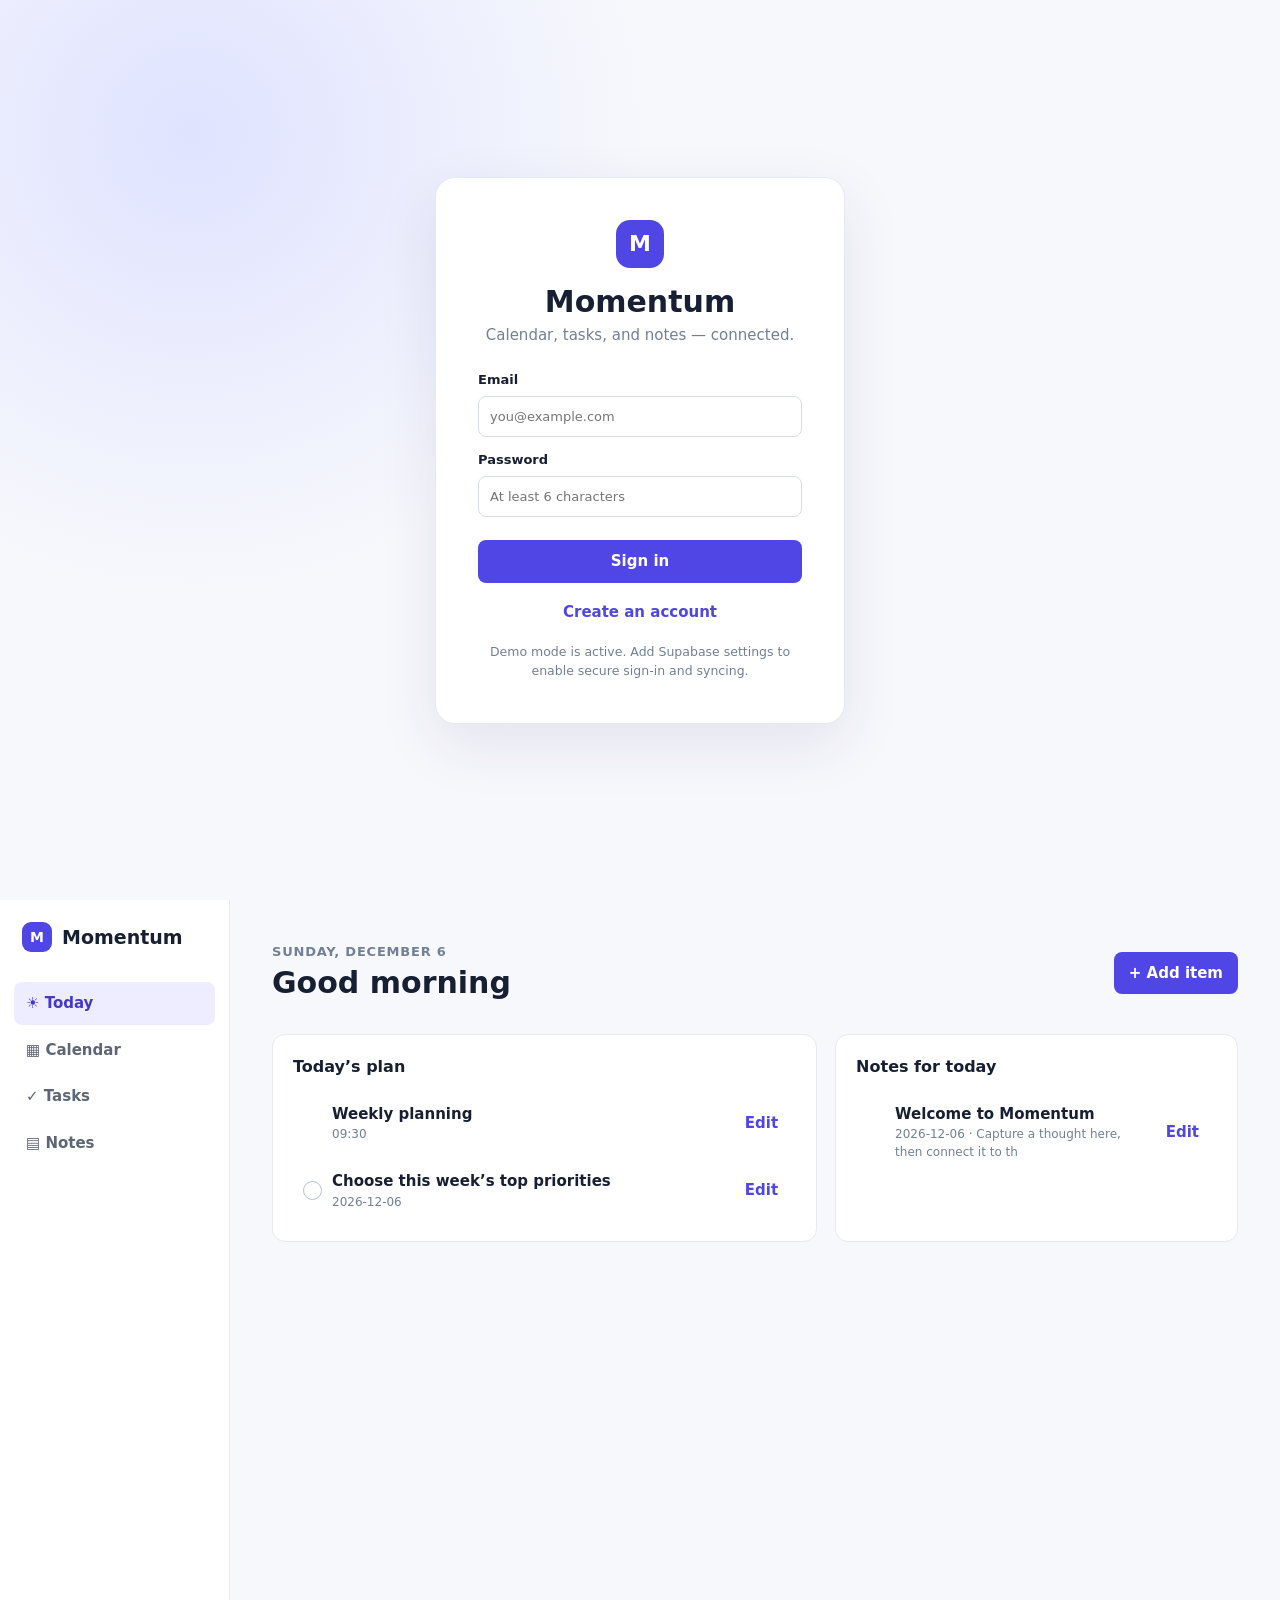
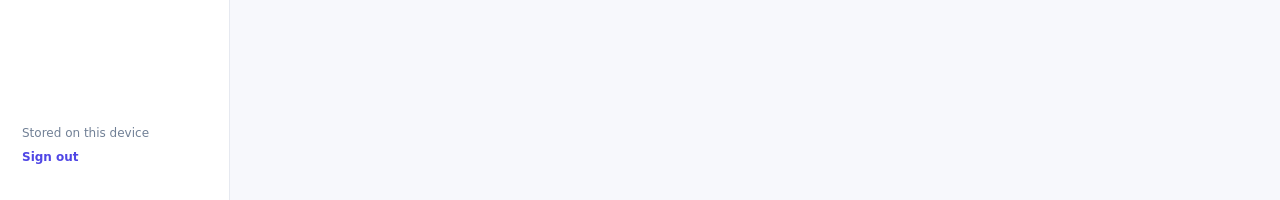
==== index.html @ cc1d8fff "Add files via upload" ====
<!doctype html>
<html lang="en">
  <head>
    <meta charset="UTF-8" />
    <meta name="viewport" content="width=device-width, initial-scale=1.0" />
    <meta name="theme-color" content="#4f46e5" />
    <title>Momentum — Your day, in one place</title>
    <link rel="stylesheet" href="styles.css" />
    <script src="config.js" onerror="window.PLANNER_CONFIG={supabaseUrl:'',supabaseAnonKey:''}"></script>
  </head>
  <body>
    <section class="auth-shell" id="auth-shell">
      <div class="auth-card">
        <div class="brand-mark">M</div>
        <h1>Momentum</h1>
        <p>Calendar, tasks, and notes — connected.</p>
        <form id="auth-form">
          <label>Email<input id="email" type="email" autocomplete="email" placeholder="you@example.com" required /></label>
          <label>Password<input id="password" type="password" autocomplete="current-password" placeholder="At least 6 characters" required /></label>
          <button class="primary" type="submit">Sign in</button>
        </form>
        <button class="text-button" id="signup-button">Create an account</button>
        <small id="auth-message">Demo mode is active. Add Supabase settings to enable secure sign-in and syncing.</small>
      </div>
    </section>

    <main class="app-shell hidden" id="app-shell">
      <aside class="sidebar">
        <div class="logo"><span class="brand-mark small">M</span> Momentum</div>
        <nav>
          <button class="nav-link active" data-view="today">☀ Today</button>
          <button class="nav-link" data-view="calendar">▦ Calendar</button>
          <button class="nav-link" data-view="tasks">✓ Tasks</button>
          <button class="nav-link" data-view="notes">▤ Notes</button>
        </nav>
        <div class="sidebar-bottom"><span id="sync-status">Stored on this device</span><button class="text-button" id="signout-button">Sign out</button></div>
      </aside>
      <section class="content">
        <header><div><p class="eyebrow" id="date-label"></p><h1 id="page-title">Good morning</h1></div><button class="primary" id="new-button">+ Add item</button></header>
        <div id="view-root"></div>
      </section>
    </main>

    <dialog id="item-dialog"><form method="dialog" id="item-form">
      <div class="dialog-header"><h2 id="dialog-title">Add task</h2><button value="cancel" class="icon-button">×</button></div>
      <input id="item-id" type="hidden" />
      <label>Type<select id="item-type"><option value="task">Task</option><option value="event">Calendar event</option><option value="note">Note</option></select></label>
      <label>Title<input id="item-title" required placeholder="What needs your attention?" /></label>
      <label id="date-field">Date<input id="item-date" type="date" /></label>
      <label id="time-field">Time<input id="item-time" type="time" /></label>
      <label id="note-field">Details<textarea id="item-body" rows="5" placeholder="Add context, links, or ideas..."></textarea></label>
      <div class="dialog-actions"><button value="cancel">Cancel</button><button class="primary" value="default">Save</button></div>
    </form></dialog>
    <script type="module" src="app.js"></script>
  </body>
</html>
---- styles.css ----
:root{--ink:#172033;--muted:#718096;--line:#e6e9f0;--bg:#f7f8fc;--purple:#4f46e5;--purple-light:#eeedff;--card:#fff}*{box-sizing:border-box}body{margin:0;font:15px/1.5 Inter,ui-sans-serif,system-ui,sans-serif;color:var(--ink);background:var(--bg)}button,input,textarea,select{font:inherit}button{cursor:pointer;border:0}.hidden{display:none}.auth-shell{min-height:100vh;display:grid;place-items:center;padding:24px;background:radial-gradient(circle at 15% 15%,#dfe3ff,transparent 34%),var(--bg)}.auth-card{width:min(100%,410px);padding:42px;background:#fff;border:1px solid var(--line);border-radius:20px;box-shadow:0 20px 60px #27205b18;text-align:center}.brand-mark{display:inline-grid;place-items:center;width:48px;height:48px;border-radius:14px;background:var(--purple);color:#fff;font-weight:800;font-size:22px}.brand-mark.small{width:30px;height:30px;border-radius:9px;font-size:14px}.auth-card h1{margin:16px 0 4px}.auth-card p{margin:0 0 24px;color:var(--muted)}form{text-align:left}label{display:grid;gap:6px;margin:13px 0;font-weight:600;font-size:13px}input,textarea,select{border:1px solid #d7dce7;border-radius:8px;padding:10px 11px;background:#fff;color:var(--ink);font-weight:400}.primary{background:var(--purple);color:#fff;padding:10px 15px;border-radius:8px;font-weight:700}.auth-card .primary{width:100%;margin:10px 0}.text-button{background:transparent;color:var(--purple);padding:8px;font-weight:650}small{display:block;color:var(--muted);margin-top:12px}.app-shell{display:grid;grid-template-columns:230px 1fr;min-height:100vh}.sidebar{background:#fff;border-right:1px solid var(--line);padding:22px 14px;display:flex;flex-direction:column}.logo{display:flex;align-items:center;gap:10px;font-size:19px;font-weight:800;padding:0 8px 30px}nav{display:grid;gap:4px}.nav-link{padding:10px 12px;text-align:left;background:transparent;border-radius:8px;color:#5d6676;font-weight:650}.nav-link:hover,.nav-link.active{background:var(--purple-light);color:#4338ca}.sidebar-bottom{margin-top:auto;padding:12px 8px;display:grid;gap:6px;color:var(--muted);font-size:12px}.sidebar-bottom .text-button{text-align:left;padding:0}.content{max-width:1200px;width:100%;margin:0 auto;padding:42px}header{display:flex;justify-content:space-between;align-items:center;margin-bottom:30px}.eyebrow{margin:0;color:var(--muted);font-weight:650;font-size:13px;text-transform:uppercase;letter-spacing:.06em}h1{margin:3px 0;font-size:30px;line-height:1.2}.grid{display:grid;gap:18px}.today-grid{grid-template-columns:1.15fr .85fr}.card{border:1px solid var(--line);background:var(--card);border-radius:13px;padding:20px}.card h2{font-size:16px;margin:0 0 14px}.item-list{display:grid;gap:7px}.item{display:flex;align-items:center;gap:10px;padding:10px;border-radius:8px}.item:hover{background:#f8f8fd}.item-main{flex:1}.item-title{font-weight:650}.item-meta{font-size:12px;color:var(--muted)}.check{width:19px;height:19px;border:1.5px solid #b8bfce;border-radius:50%;background:#fff}.check.done{background:var(--purple);border-color:var(--purple)}.check.done:after{content:'✓';color:#fff;font-size:12px}.empty{color:var(--muted);padding:14px 0}.calendar{display:grid;grid-template-columns:repeat(7,1fr);border-top:1px solid var(--line);border-left:1px solid var(--line);background:#fff}.calendar-day{min-height:120px;border-right:1px solid var(--line);border-bottom:1px solid var(--line);padding:8px}.day-number{color:var(--muted);font-size:12px}.event-pill{font-size:12px;background:var(--purple-light);color:#4338ca;border-radius:4px;margin-top:5px;padding:3px 5px;overflow:hidden;white-space:nowrap}.notes{grid-template-columns:repeat(auto-fill,minmax(230px,1fr))}.note-card{min-height:160px;display:flex;flex-direction:column}.note-card p{margin:8px 0;color:#586176;white-space:pre-wrap}.note-card time{margin-top:auto;font-size:12px;color:var(--muted)}dialog{border:0;border-radius:14px;padding:0;width:min(92vw,480px);box-shadow:0 18px 80px #0004}dialog::backdrop{background:#17203366}dialog form{padding:22px}.dialog-header,.dialog-actions{display:flex;align-items:center;justify-content:space-between}.dialog-header h2{margin:0}.dialog-actions{margin-top:20px;justify-content:flex-end;gap:10px}.dialog-actions button:not(.primary){padding:10px 15px;background:#f1f2f6;border-radius:8px}.icon-button{font-size:24px;background:transparent;color:var(--muted)}@media(max-width:720px){.app-shell{grid-template-columns:1fr}.sidebar{position:sticky;top:0;z-index:1;padding:10px;flex-direction:row;align-items:center;border-bottom:1px solid var(--line)}.logo{padding:0;margin-right:auto;font-size:0}.logo .small{font-size:14px}nav{display:flex}.nav-link{font-size:0;padding:8px}.nav-link:first-letter{font-size:17px}.sidebar-bottom{display:none}.content{padding:25px 17px}.today-grid{grid-template-columns:1fr}.calendar-day{min-height:78px;padding:4px}.event-pill{font-size:10px}}
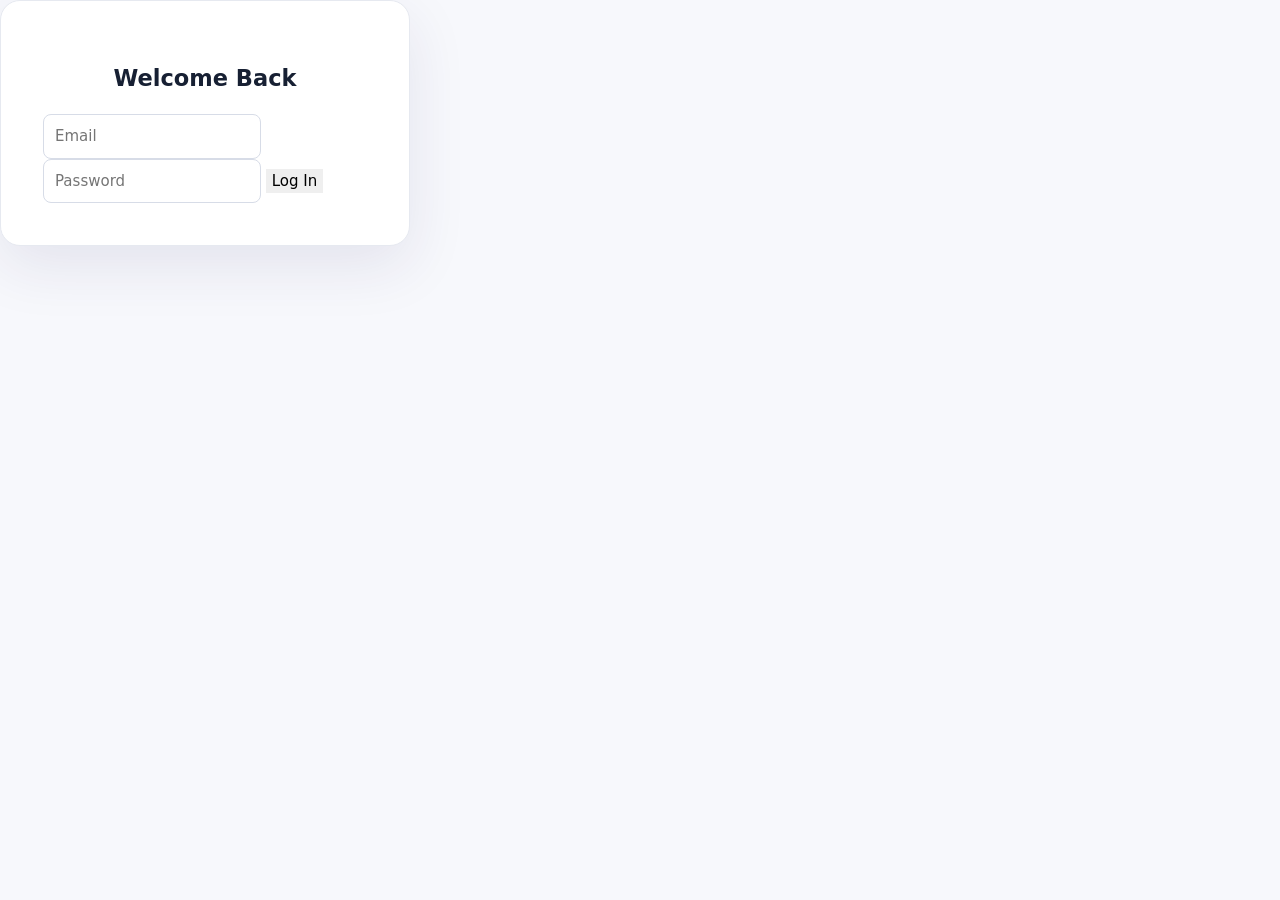
==== commit 5a6c70b7: "Update index.html" ====
--- a/index.html
+++ b/index.html
@@ -1,56 +1,37 @@
-<!doctype html>
+<!DOCTYPE html>
 <html lang="en">
-  <head>
-    <meta charset="UTF-8" />
-    <meta name="viewport" content="width=device-width, initial-scale=1.0" />
-    <meta name="theme-color" content="#4f46e5" />
-    <title>Momentum — Your day, in one place</title>
-    <link rel="stylesheet" href="styles.css" />
-    <script src="config.js" onerror="window.PLANNER_CONFIG={supabaseUrl:'',supabaseAnonKey:''}"></script>
-  </head>
-  <body>
-    <section class="auth-shell" id="auth-shell">
-      <div class="auth-card">
-        <div class="brand-mark">M</div>
-        <h1>Momentum</h1>
-        <p>Calendar, tasks, and notes — connected.</p>
-        <form id="auth-form">
-          <label>Email<input id="email" type="email" autocomplete="email" placeholder="you@example.com" required /></label>
-          <label>Password<input id="password" type="password" autocomplete="current-password" placeholder="At least 6 characters" required /></label>
-          <button class="primary" type="submit">Sign in</button>
-        </form>
-        <button class="text-button" id="signup-button">Create an account</button>
-        <small id="auth-message">Demo mode is active. Add Supabase settings to enable secure sign-in and syncing.</small>
-      </div>
-    </section>
+<head>
+  <meta charset="UTF-8">
+  <meta name="viewport" content="width=device-width, initial-scale=1.0">
+  <title>Planner App</title>
+  <link rel="stylesheet" href="styles.css">
+</head>
+<body>
 
-    <main class="app-shell hidden" id="app-shell">
-      <aside class="sidebar">
-        <div class="logo"><span class="brand-mark small">M</span> Momentum</div>
-        <nav>
-          <button class="nav-link active" data-view="today">☀ Today</button>
-          <button class="nav-link" data-view="calendar">▦ Calendar</button>
-          <button class="nav-link" data-view="tasks">✓ Tasks</button>
-          <button class="nav-link" data-view="notes">▤ Notes</button>
-        </nav>
-        <div class="sidebar-bottom"><span id="sync-status">Stored on this device</span><button class="text-button" id="signout-button">Sign out</button></div>
-      </aside>
-      <section class="content">
-        <header><div><p class="eyebrow" id="date-label"></p><h1 id="page-title">Good morning</h1></div><button class="primary" id="new-button">+ Add item</button></header>
-        <div id="view-root"></div>
-      </section>
+  <!-- Auth Screen -->
+  <div id="auth-container" class="screen">
+    <div class="auth-card">
+      <h2>Welcome Back</h2>
+      <form id="login-form">
+        <input type="email" id="email" placeholder="Email" required />
+        <input type="password" id="password" placeholder="Password" required />
+        <button type="submit">Log In</button>
+      </form>
+    </div>
+  </div>
+
+  <!-- Main Interface (Hidden by default) -->
+  <div id="app-container" class="screen hidden">
+    <header class="app-header">
+      <h1>Planner Workspace</h1>
+      <button id="logout-btn">Log Out</button>
+    </header>
+    
+    <main class="app-main">
+      <!-- Your calendar, tasks, and notes go here -->
     </main>
+  </div>
 
-    <dialog id="item-dialog"><form method="dialog" id="item-form">
-      <div class="dialog-header"><h2 id="dialog-title">Add task</h2><button value="cancel" class="icon-button">×</button></div>
-      <input id="item-id" type="hidden" />
-      <label>Type<select id="item-type"><option value="task">Task</option><option value="event">Calendar event</option><option value="note">Note</option></select></label>
-      <label>Title<input id="item-title" required placeholder="What needs your attention?" /></label>
-      <label id="date-field">Date<input id="item-date" type="date" /></label>
-      <label id="time-field">Time<input id="item-time" type="time" /></label>
-      <label id="note-field">Details<textarea id="item-body" rows="5" placeholder="Add context, links, or ideas..."></textarea></label>
-      <div class="dialog-actions"><button value="cancel">Cancel</button><button class="primary" value="default">Save</button></div>
-    </form></dialog>
-    <script type="module" src="app.js"></script>
-  </body>
+  <script src="app.js"></script>
+</body>
 </html>
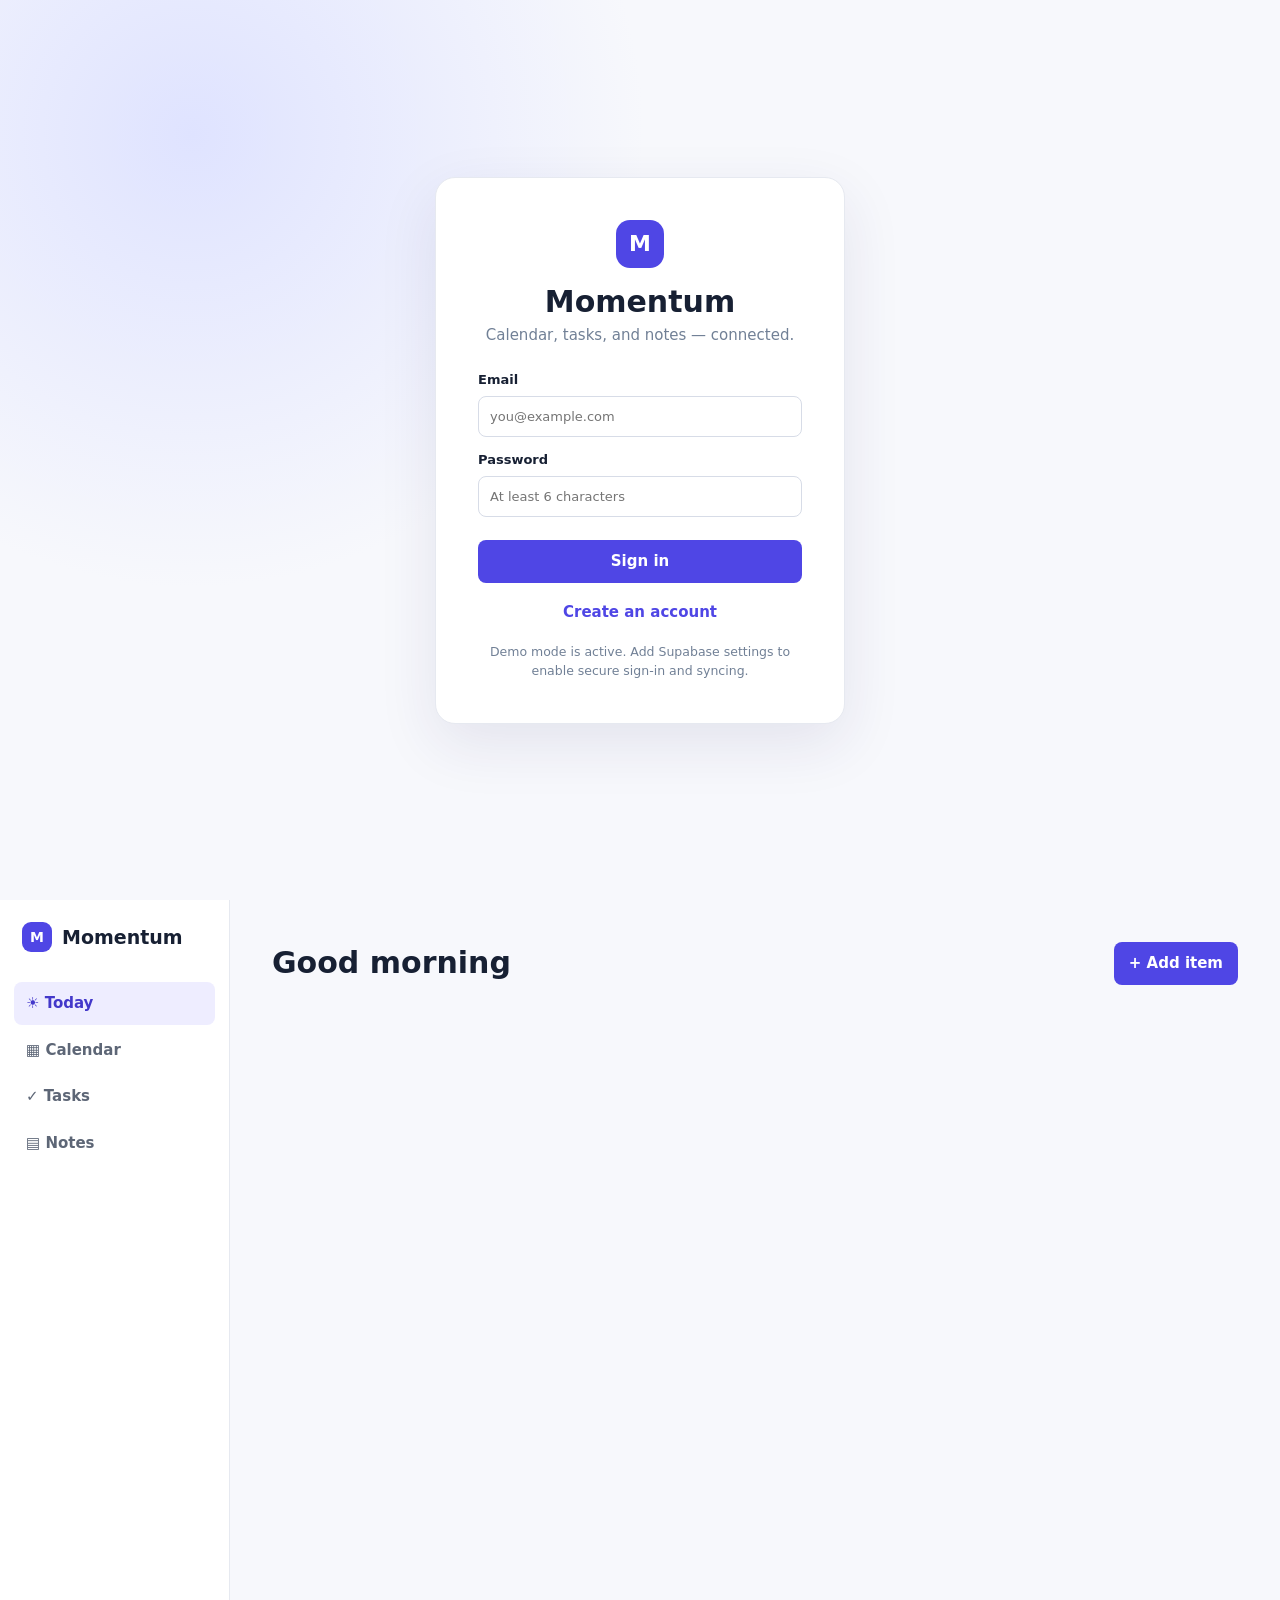
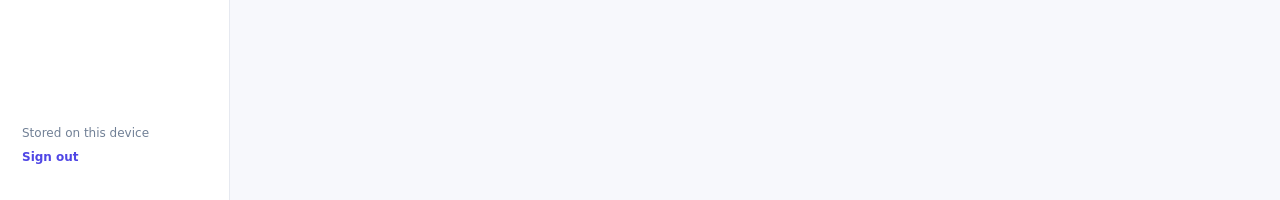
==== commit 50ccc36d: "Update index.html" ====
--- a/index.html
+++ b/index.html
@@ -1,37 +1,56 @@
-<!DOCTYPE html>
+<!doctype html>
 <html lang="en">
-<head>
-  <meta charset="UTF-8">
-  <meta name="viewport" content="width=device-width, initial-scale=1.0">
-  <title>Planner App</title>
-  <link rel="stylesheet" href="styles.css">
-</head>
-<body>
+  <head>
+    <meta charset="UTF-8" />
+    <meta name="viewport" content="width=device-width, initial-scale=1.0" />
+    <meta name="theme-color" content="#4f46e5" />
+    <title>Momentum — Your day, in one place</title>
+    <link rel="stylesheet" href="styles.css" />
+    <script src="config.js" onerror="window.PLANNER_CONFIG={supabaseUrl:'',supabaseAnonKey:''}"></script>
+  </head>
+  <body>
+    <section class="auth-shell" id="auth-shell">
+      <div class="auth-card">
+        <div class="brand-mark">M</div>
+        <h1>Momentum</h1>
+        <p>Calendar, tasks, and notes — connected.</p>
+        <form id="auth-form">
+          <label>Email<input id="email" type="email" autocomplete="email" placeholder="you@example.com" required /></label>
+          <label>Password<input id="password" type="password" autocomplete="current-password" placeholder="At least 6 characters" required /></label>
+          <button class="primary" type="submit">Sign in</button>
+        </form>
+        <button class="text-button" id="signup-button">Create an account</button>
+        <small id="auth-message">Demo mode is active. Add Supabase settings to enable secure sign-in and syncing.</small>
+      </div>
+    </section>
 
-  <!-- Auth Screen -->
-  <div id="auth-container" class="screen">
-    <div class="auth-card">
-      <h2>Welcome Back</h2>
-      <form id="login-form">
-        <input type="email" id="email" placeholder="Email" required />
-        <input type="password" id="password" placeholder="Password" required />
-        <button type="submit">Log In</button>
-      </form>
-    </div>
-  </div>
+    <main class="app-shell hidden" id="app-shell">
+      <aside class="sidebar">
+        <div class="logo"><span class="brand-mark small">M</span> Momentum</div>
+        <nav>
+          <button class="nav-link active" data-view="today">☀ Today</button>
+          <button class="nav-link" data-view="calendar">▦ Calendar</button>
+          <button class="nav-link" data-view="tasks">✓ Tasks</button>
+          <button class="nav-link" data-view="notes">▤ Notes</button>
+        </nav>
+        <div class="sidebar-bottom"><span id="sync-status">Stored on this device</span><button class="text-button" id="signout-button">Sign out</button></div>
+      </aside>
+      <section class="content">
+        <header><div><p class="eyebrow" id="date-label"></p><h1 id="page-title">Good morning</h1></div><button class="primary" id="new-button">+ Add item</button></header>
+        <div id="view-root"></div>
+      </section>
+    </main>
 
-  <!-- Main Interface (Hidden by default) -->
-  <div id="app-container" class="screen hidden">
-    <header class="app-header">
-      <h1>Planner Workspace</h1>
-      <button id="logout-btn">Log Out</button>
-    </header>
-    
-    <main class="app-main">
-      <!-- Your calendar, tasks, and notes go here -->
-    </main>
-  </div>
-
-  <script src="app.js"></script>
-</body>
+    <dialog id="item-dialog"><form method="dialog" id="item-form">
+      <div class="dialog-header"><h2 id="dialog-title">Add task</h2><button value="cancel" class="icon-button">×</button></div>
+      <input id="item-id" type="hidden" />
+      <label>Type<select id="item-type"><option value="task">Task</option><option value="event">Calendar event</option><option value="note">Note</option></select></label>
+      <label>Title<input id="item-title" required placeholder="What needs your attention?" /></label>
+      <label id="date-field">Date<input id="item-date" type="date" /></label>
+      <label id="time-field">Time<input id="item-time" type="time" /></label>
+      <label id="note-field">Details<textarea id="item-body" rows="5" placeholder="Add context, links, or ideas..."></textarea></label>
+      <div class="dialog-actions"><button value="cancel">Cancel</button><button class="primary" value="default">Save</button></div>
+    </form></dialog>
+    <script type="module" src="app.js"></script>
+  </body>
 </html>
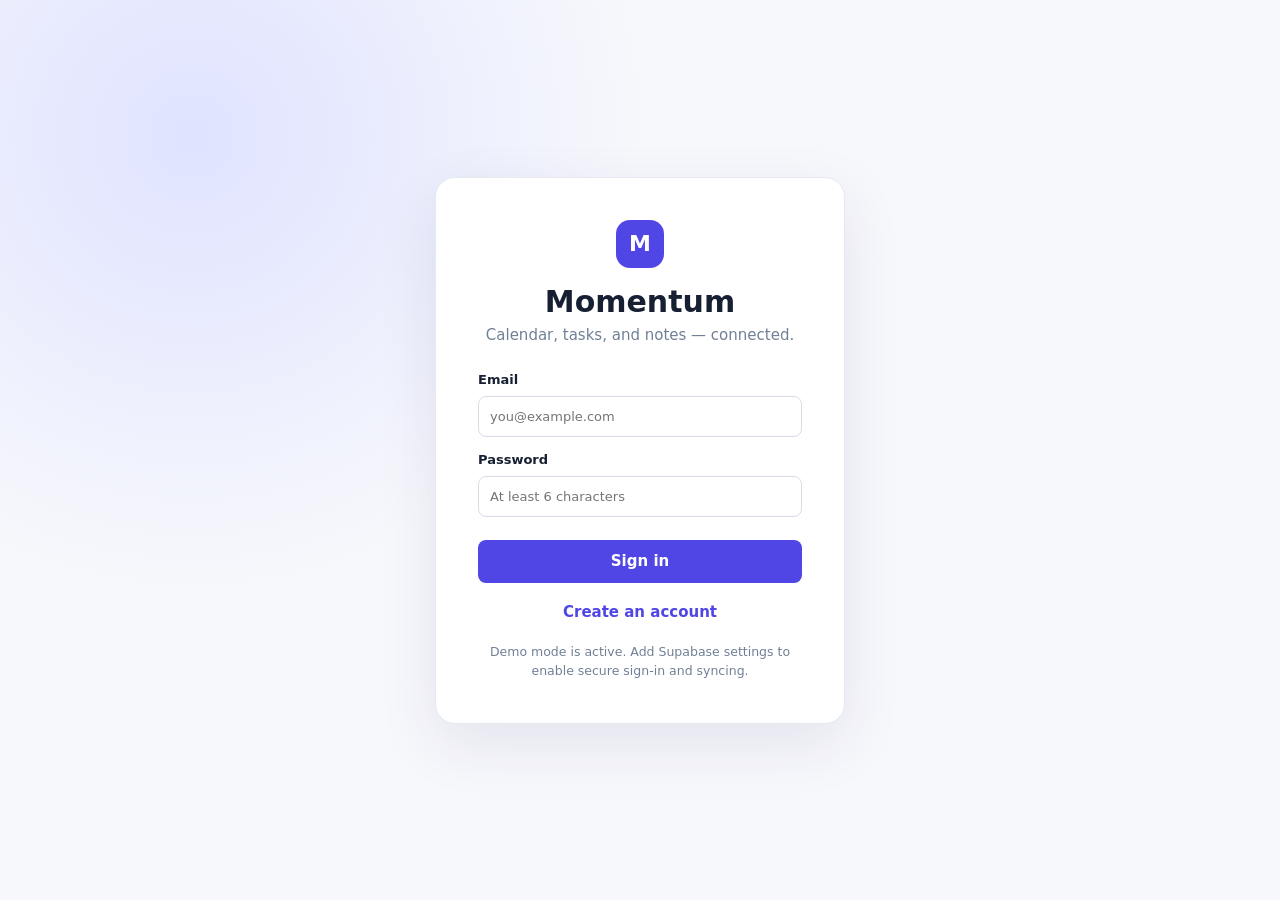
==== commit 609f7665: "Update index.html" ====
--- a/index.html
+++ b/index.html
@@ -1,56 +1,28 @@
 <!doctype html>
 <html lang="en">
-  <head>
-    <meta charset="UTF-8" />
-    <meta name="viewport" content="width=device-width, initial-scale=1.0" />
-    <meta name="theme-color" content="#4f46e5" />
-    <title>Momentum — Your day, in one place</title>
-    <link rel="stylesheet" href="styles.css" />
-    <script src="config.js" onerror="window.PLANNER_CONFIG={supabaseUrl:'',supabaseAnonKey:''}"></script>
-  </head>
-  <body>
-    <section class="auth-shell" id="auth-shell">
-      <div class="auth-card">
-        <div class="brand-mark">M</div>
-        <h1>Momentum</h1>
-        <p>Calendar, tasks, and notes — connected.</p>
-        <form id="auth-form">
-          <label>Email<input id="email" type="email" autocomplete="email" placeholder="you@example.com" required /></label>
-          <label>Password<input id="password" type="password" autocomplete="current-password" placeholder="At least 6 characters" required /></label>
-          <button class="primary" type="submit">Sign in</button>
-        </form>
-        <button class="text-button" id="signup-button">Create an account</button>
-        <small id="auth-message">Demo mode is active. Add Supabase settings to enable secure sign-in and syncing.</small>
-      </div>
-    </section>
-
-    <main class="app-shell hidden" id="app-shell">
-      <aside class="sidebar">
-        <div class="logo"><span class="brand-mark small">M</span> Momentum</div>
-        <nav>
-          <button class="nav-link active" data-view="today">☀ Today</button>
-          <button class="nav-link" data-view="calendar">▦ Calendar</button>
-          <button class="nav-link" data-view="tasks">✓ Tasks</button>
-          <button class="nav-link" data-view="notes">▤ Notes</button>
-        </nav>
-        <div class="sidebar-bottom"><span id="sync-status">Stored on this device</span><button class="text-button" id="signout-button">Sign out</button></div>
-      </aside>
-      <section class="content">
-        <header><div><p class="eyebrow" id="date-label"></p><h1 id="page-title">Good morning</h1></div><button class="primary" id="new-button">+ Add item</button></header>
-        <div id="view-root"></div>
-      </section>
-    </main>
-
-    <dialog id="item-dialog"><form method="dialog" id="item-form">
-      <div class="dialog-header"><h2 id="dialog-title">Add task</h2><button value="cancel" class="icon-button">×</button></div>
-      <input id="item-id" type="hidden" />
-      <label>Type<select id="item-type"><option value="task">Task</option><option value="event">Calendar event</option><option value="note">Note</option></select></label>
-      <label>Title<input id="item-title" required placeholder="What needs your attention?" /></label>
-      <label id="date-field">Date<input id="item-date" type="date" /></label>
-      <label id="time-field">Time<input id="item-time" type="time" /></label>
-      <label id="note-field">Details<textarea id="item-body" rows="5" placeholder="Add context, links, or ideas..."></textarea></label>
-      <div class="dialog-actions"><button value="cancel">Cancel</button><button class="primary" value="default">Save</button></div>
-    </form></dialog>
-    <script type="module" src="app.js"></script>
-  </body>
+<head>
+<meta charset="UTF-8" />
+<meta name="viewport" content="width=device-width, initial-scale=1.0" />
+<meta name="theme-color" content="#4f46e5" />
+<title>Momentum — Sign in</title>
+<link rel="stylesheet" href="styles.css" />
+<script src="config.js" onerror="window.PLANNER_CONFIG={supabaseUrl:'',supabaseAnonKey:''}"></script>
+</head>
+<body>
+<section class="auth-shell" id="auth-shell">
+<div class="auth-card">
+<div class="brand-mark">M</div>
+<h1>Momentum</h1>
+<p>Calendar, tasks, and notes — connected.</p>
+<form id="auth-form">
+<label>Email<input id="email" type="email" autocomplete="email" placeholder="you@example.com" required /></label>
+<label>Password<input id="password" type="password" autocomplete="current-password" placeholder="At least 6 characters" required /></label>
+<button class="primary" type="submit">Sign in</button>
+</form>
+<button class="text-button" id="signup-button">Create an account</button>
+<small id="auth-message">Demo mode is active. Add Supabase settings to enable secure sign-in and syncing.</small>
+</div>
+</section>
+<script type="module" src="auth.js"></script>
+</body>
 </html>
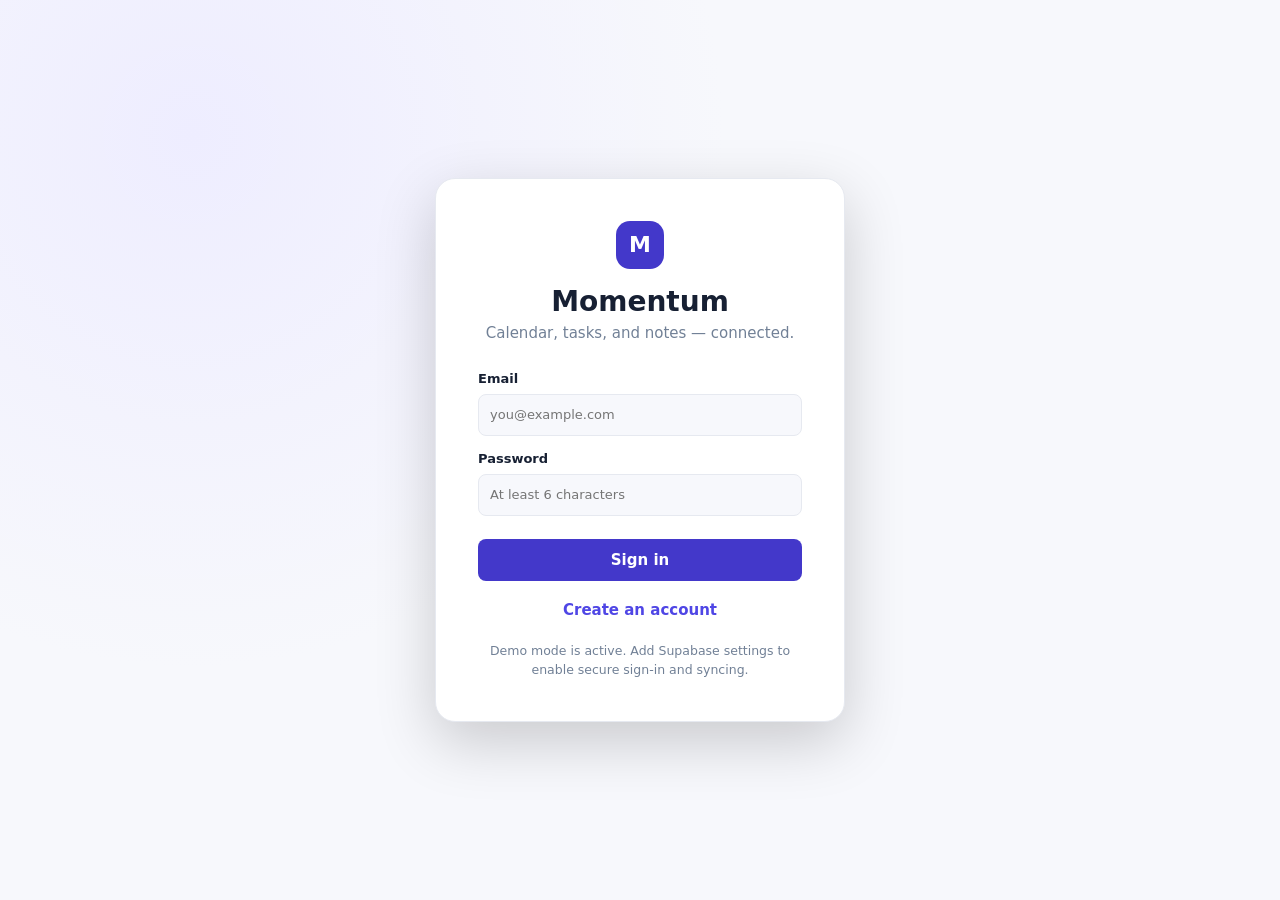
==== commit 090a04be: "Add files via upload" ====
--- a/index.html
+++ b/index.html
@@ -3,24 +3,30 @@
 <head>
 <meta charset="UTF-8" />
 <meta name="viewport" content="width=device-width, initial-scale=1.0" />
-<meta name="theme-color" content="#4f46e5" />
+<meta name="theme-color" content="#131316" />
 <title>Momentum — Sign in</title>
+<script>
+(function () {
+  var t = localStorage.getItem('momentum-theme');
+  if (t && t !== 'system') document.documentElement.setAttribute('data-theme', t);
+})();
+</script>
 <link rel="stylesheet" href="styles.css" />
 <script src="config.js" onerror="window.PLANNER_CONFIG={supabaseUrl:'',supabaseAnonKey:''}"></script>
 </head>
 <body>
 <section class="auth-shell" id="auth-shell">
 <div class="auth-card">
-<div class="brand-mark">M</div>
+<div class="brand-mark" aria-hidden="true">M</div>
 <h1>Momentum</h1>
 <p>Calendar, tasks, and notes — connected.</p>
 <form id="auth-form">
 <label>Email<input id="email" type="email" autocomplete="email" placeholder="you@example.com" required /></label>
-<label>Password<input id="password" type="password" autocomplete="current-password" placeholder="At least 6 characters" required /></label>
-<button class="primary" type="submit">Sign in</button>
+<label>Password<input id="password" type="password" autocomplete="current-password" placeholder="At least 6 characters" minlength="6" required /></label>
+<button class="primary" type="submit" id="signin-button">Sign in</button>
 </form>
-<button class="text-button" id="signup-button">Create an account</button>
-<small id="auth-message">Demo mode is active. Add Supabase settings to enable secure sign-in and syncing.</small>
+<button class="text-button" id="signup-button" type="button">Create an account</button>
+<small id="auth-message" role="status" aria-live="polite">Demo mode is active. Add Supabase settings to enable secure sign-in and syncing.</small>
 </div>
 </section>
 <script type="module" src="auth.js"></script>
--- a/styles.css
+++ b/styles.css
@@ -1 +1,172 @@
-:root{--ink:#172033;--muted:#718096;--line:#e6e9f0;--bg:#f7f8fc;--purple:#4f46e5;--purple-light:#eeedff;--card:#fff}*{box-sizing:border-box}body{margin:0;font:15px/1.5 Inter,ui-sans-serif,system-ui,sans-serif;color:var(--ink);background:var(--bg)}button,input,textarea,select{font:inherit}button{cursor:pointer;border:0}.hidden{display:none}.auth-shell{min-height:100vh;display:grid;place-items:center;padding:24px;background:radial-gradient(circle at 15% 15%,#dfe3ff,transparent 34%),var(--bg)}.auth-card{width:min(100%,410px);padding:42px;background:#fff;border:1px solid var(--line);border-radius:20px;box-shadow:0 20px 60px #27205b18;text-align:center}.brand-mark{display:inline-grid;place-items:center;width:48px;height:48px;border-radius:14px;background:var(--purple);color:#fff;font-weight:800;font-size:22px}.brand-mark.small{width:30px;height:30px;border-radius:9px;font-size:14px}.auth-card h1{margin:16px 0 4px}.auth-card p{margin:0 0 24px;color:var(--muted)}form{text-align:left}label{display:grid;gap:6px;margin:13px 0;font-weight:600;font-size:13px}input,textarea,select{border:1px solid #d7dce7;border-radius:8px;padding:10px 11px;background:#fff;color:var(--ink);font-weight:400}.primary{background:var(--purple);color:#fff;padding:10px 15px;border-radius:8px;font-weight:700}.auth-card .primary{width:100%;margin:10px 0}.text-button{background:transparent;color:var(--purple);padding:8px;font-weight:650}small{display:block;color:var(--muted);margin-top:12px}.app-shell{display:grid;grid-template-columns:230px 1fr;min-height:100vh}.sidebar{background:#fff;border-right:1px solid var(--line);padding:22px 14px;display:flex;flex-direction:column}.logo{display:flex;align-items:center;gap:10px;font-size:19px;font-weight:800;padding:0 8px 30px}nav{display:grid;gap:4px}.nav-link{padding:10px 12px;text-align:left;background:transparent;border-radius:8px;color:#5d6676;font-weight:650}.nav-link:hover,.nav-link.active{background:var(--purple-light);color:#4338ca}.sidebar-bottom{margin-top:auto;padding:12px 8px;display:grid;gap:6px;color:var(--muted);font-size:12px}.sidebar-bottom .text-button{text-align:left;padding:0}.content{max-width:1200px;width:100%;margin:0 auto;padding:42px}header{display:flex;justify-content:space-between;align-items:center;margin-bottom:30px}.eyebrow{margin:0;color:var(--muted);font-weight:650;font-size:13px;text-transform:uppercase;letter-spacing:.06em}h1{margin:3px 0;font-size:30px;line-height:1.2}.grid{display:grid;gap:18px}.today-grid{grid-template-columns:1.15fr .85fr}.card{border:1px solid var(--line);background:var(--card);border-radius:13px;padding:20px}.card h2{font-size:16px;margin:0 0 14px}.item-list{display:grid;gap:7px}.item{display:flex;align-items:center;gap:10px;padding:10px;border-radius:8px}.item:hover{background:#f8f8fd}.item-main{flex:1}.item-title{font-weight:650}.item-meta{font-size:12px;color:var(--muted)}.check{width:19px;height:19px;border:1.5px solid #b8bfce;border-radius:50%;background:#fff}.check.done{background:var(--purple);border-color:var(--purple)}.check.done:after{content:'✓';color:#fff;font-size:12px}.empty{color:var(--muted);padding:14px 0}.calendar{display:grid;grid-template-columns:repeat(7,1fr);border-top:1px solid var(--line);border-left:1px solid var(--line);background:#fff}.calendar-day{min-height:120px;border-right:1px solid var(--line);border-bottom:1px solid var(--line);padding:8px}.day-number{color:var(--muted);font-size:12px}.event-pill{font-size:12px;background:var(--purple-light);color:#4338ca;border-radius:4px;margin-top:5px;padding:3px 5px;overflow:hidden;white-space:nowrap}.notes{grid-template-columns:repeat(auto-fill,minmax(230px,1fr))}.note-card{min-height:160px;display:flex;flex-direction:column}.note-card p{margin:8px 0;color:#586176;white-space:pre-wrap}.note-card time{margin-top:auto;font-size:12px;color:var(--muted)}dialog{border:0;border-radius:14px;padding:0;width:min(92vw,480px);box-shadow:0 18px 80px #0004}dialog::backdrop{background:#17203366}dialog form{padding:22px}.dialog-header,.dialog-actions{display:flex;align-items:center;justify-content:space-between}.dialog-header h2{margin:0}.dialog-actions{margin-top:20px;justify-content:flex-end;gap:10px}.dialog-actions button:not(.primary){padding:10px 15px;background:#f1f2f6;border-radius:8px}.icon-button{font-size:24px;background:transparent;color:var(--muted)}@media(max-width:720px){.app-shell{grid-template-columns:1fr}.sidebar{position:sticky;top:0;z-index:1;padding:10px;flex-direction:row;align-items:center;border-bottom:1px solid var(--line)}.logo{padding:0;margin-right:auto;font-size:0}.logo .small{font-size:14px}nav{display:flex}.nav-link{font-size:0;padding:8px}.nav-link:first-letter{font-size:17px}.sidebar-bottom{display:none}.content{padding:25px 17px}.today-grid{grid-template-columns:1fr}.calendar-day{min-height:78px;padding:4px}.event-pill{font-size:10px}}
+/* ---------------------------------------------------------------------------
+   Design tokens — dark-first, inspired by modern dark productivity suites.
+   Light and explicit dark/light overrides sit below the system-preference block.
+--------------------------------------------------------------------------- */
+:root{
+  --bg:#131316;--surface:#131316;--card:#232329;--card-hover:#2b2b32;
+  --line:#33343b;--ink:#eceef2;--muted:#9498a3;
+  --purple:#b39bff;--purple-strong:#8b7aff;--purple-light:#2a2740;
+  --danger:#ff8080;--danger-light:#3a1f22;
+  --badge-today:#f6c744;--badge-calendar:#7c9bff;--badge-tasks:#5fd5a3;--badge-notes:#f2a154;
+}
+@media (prefers-color-scheme: light){
+  :root:not([data-theme]){
+    --bg:#f7f8fc;--surface:#fff;--card:#fff;--card-hover:#f8f8fd;
+    --line:#e6e9f0;--ink:#172033;--muted:#718096;
+    --purple:#4f46e5;--purple-strong:#4338ca;--purple-light:#eeedff;
+    --danger:#dc2626;--danger-light:#fdecec;
+  }
+}
+[data-theme="light"]{
+  --bg:#f7f8fc;--surface:#fff;--card:#fff;--card-hover:#f8f8fd;
+  --line:#e6e9f0;--ink:#172033;--muted:#718096;
+  --purple:#4f46e5;--purple-strong:#4338ca;--purple-light:#eeedff;
+  --danger:#dc2626;--danger-light:#fdecec;
+}
+[data-theme="dark"]{
+  --bg:#131316;--surface:#131316;--card:#232329;--card-hover:#2b2b32;
+  --line:#33343b;--ink:#eceef2;--muted:#9498a3;
+  --purple:#b39bff;--purple-strong:#8b7aff;--purple-light:#2a2740;
+  --danger:#ff8080;--danger-light:#3a1f22;
+}
+
+*{box-sizing:border-box}
+body{margin:0;font:15px/1.5 Inter,ui-sans-serif,system-ui,sans-serif;color:var(--ink);background:var(--bg);transition:background .15s,color .15s}
+button,input,textarea,select{font:inherit}
+button{cursor:pointer;border:0}
+.hidden{display:none}
+
+/* Auth screen ------------------------------------------------------------ */
+.auth-shell{min-height:100vh;display:grid;place-items:center;padding:24px;background:radial-gradient(circle at 15% 15%,var(--purple-light),transparent 40%),var(--bg)}
+.auth-card{width:min(100%,410px);padding:42px;background:var(--card);border:1px solid var(--line);border-radius:20px;box-shadow:0 20px 60px #00000030;text-align:center}
+.brand-mark{display:inline-grid;place-items:center;width:48px;height:48px;border-radius:14px;background:var(--purple-strong);color:#fff;font-weight:800;font-size:22px}
+.brand-mark.small{width:30px;height:30px;border-radius:9px;font-size:14px}
+.auth-card h1{margin:16px 0 4px}
+.auth-card p{margin:0 0 24px;color:var(--muted)}
+form{text-align:left}
+label{display:grid;gap:6px;margin:13px 0;font-weight:600;font-size:13px}
+input,textarea,select{border:1px solid var(--line);border-radius:8px;padding:10px 11px;background:var(--bg);color:var(--ink);font-weight:400}
+.primary{background:var(--purple-strong);color:#fff;padding:10px 15px;border-radius:8px;font-weight:700}
+.primary:disabled{opacity:.6;cursor:not-allowed}
+.auth-card .primary{width:100%;margin:10px 0}
+.text-button{background:transparent;color:var(--purple);padding:8px;border-radius:8px;font-weight:650}
+.text-button:hover{background:var(--purple-light)}
+.text-button:disabled{opacity:.6;cursor:not-allowed;background:none}
+.text-button.danger{color:var(--danger)}
+small{display:block;color:var(--muted);margin-top:12px}
+small.error{color:var(--danger)}
+
+/* Top bar ------------------------------------------------------------------ */
+.topbar{display:flex;align-items:center;gap:14px;padding:10px 18px;background:var(--surface);border-bottom:1px solid var(--line);position:sticky;top:0;z-index:2}
+.topbar .icon-button{font-size:19px;color:var(--muted);background:transparent;border-radius:8px;padding:8px 10px}
+.topbar .icon-button:hover{background:var(--card-hover)}
+.topbar-brand{display:flex;align-items:center;gap:10px;font-size:17px;font-weight:800}
+.topbar-spacer{flex:1}
+.theme-select-top{padding:6px 10px;border-radius:100px;font-size:13px;background:var(--card)}
+.avatar{width:32px;height:32px;border-radius:50%;background:var(--purple-strong);color:#fff;display:grid;place-items:center;font-weight:700;font-size:14px}
+
+/* Layout ------------------------------------------------------------------- */
+.app-shell{display:grid;grid-template-columns:230px 1fr;min-height:calc(100vh - 53px)}
+body.sidebar-hidden .sidebar{display:none}
+.sidebar{background:var(--surface);border-right:1px solid var(--line);padding:18px 12px;display:flex;flex-direction:column}
+nav{display:grid;gap:4px}
+.nav-link{display:flex;align-items:center;gap:11px;padding:9px 12px;text-align:left;background:transparent;border-radius:100px;color:var(--muted);font-weight:650}
+.nav-link:hover{background:var(--card-hover)}
+.nav-link.active{background:var(--purple-light);color:var(--purple)}
+.nav-badge{width:24px;height:24px;border-radius:7px;display:grid;place-items:center;font-size:13px;flex-shrink:0;color:#1a1a1a}
+.badge-today{background:var(--badge-today)}
+.badge-calendar{background:var(--badge-calendar);color:#0d1030}
+.badge-tasks{background:var(--badge-tasks);color:#04241a}
+.badge-notes{background:var(--badge-notes);color:#2b1400}
+.sidebar-bottom{margin-top:auto;padding:12px 8px;display:grid;gap:8px;color:var(--muted);font-size:12px}
+.sidebar-bottom .text-button{text-align:left;padding:6px 8px}
+
+.content{max-width:1200px;width:100%;margin:0 auto;padding:36px}
+header{display:flex;justify-content:space-between;align-items:center;margin-bottom:14px}
+.eyebrow{margin:0;color:var(--muted);font-weight:650;font-size:13px;text-transform:uppercase;letter-spacing:.06em}
+h1{margin:3px 0;font-size:28px;line-height:1.2}
+
+/* Messages / filter banner ------------------------------------------------- */
+.app-message{margin:0 0 20px;padding:10px 14px;border-radius:10px;background:var(--purple-light);color:var(--purple);font-size:13px;font-weight:600}
+.app-message.error{background:var(--danger-light);color:var(--danger)}
+.filter-banner{margin:0 0 16px;padding:8px 14px;border-radius:100px;background:var(--purple-light);color:var(--purple);font-size:13px;display:flex;align-items:center;gap:10px;width:fit-content}
+
+/* Cards + item rows --------------------------------------------------------- */
+.grid{display:grid;gap:18px}
+.today-grid{grid-template-columns:1.15fr .85fr}
+.card{border:1px solid var(--line);background:var(--card);border-radius:16px;padding:20px}
+.card h2{font-size:15px;margin:0 0 14px;font-weight:700}
+.item-list{display:grid;gap:5px}
+.item{display:flex;align-items:center;gap:10px;padding:9px 10px;border-radius:10px;flex-wrap:wrap}
+.item:hover{background:var(--card-hover)}
+.item-main{flex:1;min-width:160px}
+.item-title{font-weight:650}
+.item-meta{font-size:12px;color:var(--muted)}
+.item-indent{margin-left:29px;padding:7px 10px}
+.check{width:19px;height:19px;border:1.5px solid var(--muted);border-radius:50%;background:transparent;flex-shrink:0}
+.check.done{background:var(--badge-tasks);border-color:var(--badge-tasks)}
+.check.done:after{content:'✓';color:#04241a;font-size:12px;font-weight:700}
+.empty,.empty-inline{color:var(--muted);padding:14px 0}
+.empty-inline{padding:6px 0;font-size:13px}
+.task-group{margin-bottom:4px}
+.task-group-meta{padding-left:39px;font-size:12px;color:var(--muted);margin:-1px 0 3px}
+.subtask-group{display:grid;gap:3px;margin-top:2px}
+.tag-row{margin-top:6px;display:flex;flex-wrap:wrap;gap:6px}
+.tag-pill{font-size:11px;padding:3px 10px;border-radius:100px;background:transparent;border:1px solid var(--line);color:var(--muted);font-weight:600}
+.tag-pill:hover{border-color:var(--purple);color:var(--purple)}
+
+/* Calendar ------------------------------------------------------------------- */
+.calendar-header{display:flex;align-items:center;justify-content:space-between;margin-bottom:14px}
+.calendar-header h2{margin:0}
+.calendar-header .text-button{width:32px;height:32px;border-radius:50%;padding:0;display:grid;place-items:center;background:var(--card-hover);font-size:16px}
+.calendar{display:grid;grid-template-columns:repeat(7,1fr);border-top:1px solid var(--line);border-left:1px solid var(--line);background:var(--card);border-radius:10px;overflow:hidden}
+.calendar-day{min-height:118px;border-right:1px solid var(--line);border-bottom:1px solid var(--line);padding:8px}
+.day-number{color:var(--muted);font-size:12px}
+.event-pill{font-size:12px;background:var(--purple-light);color:var(--purple);border-radius:6px;margin-top:5px;padding:3px 6px;overflow:hidden;white-space:nowrap;cursor:pointer}
+
+/* Notes ------------------------------------------------------------------------ */
+.notes{grid-template-columns:repeat(auto-fill,minmax(240px,1fr))}
+.note-card{min-height:160px;display:flex;flex-direction:column}
+.note-card:nth-of-type(4n+2){background:color-mix(in srgb, var(--card) 82%, #7c9bff 18%)}
+.note-card:nth-of-type(4n+3){background:color-mix(in srgb, var(--card) 85%, var(--badge-notes) 15%)}
+.note-card:nth-of-type(4n){background:color-mix(in srgb, var(--card) 85%, var(--badge-tasks) 15%)}
+.markdown-body{margin:8px 0;color:var(--ink);font-size:14px;overflow-wrap:break-word}
+.markdown-body p{margin:0 0 8px}
+.markdown-body ul,.markdown-body ol{margin:0 0 8px;padding-left:20px}
+.markdown-body code{background:var(--bg);padding:1px 5px;border-radius:4px;font-size:12px}
+.markdown-body a{color:var(--purple)}
+.note-card time{margin-top:auto;font-size:12px;color:var(--muted)}
+.note-card-actions{display:flex;gap:6px;margin-top:8px}
+.field-hint{margin:-8px 0 10px;font-size:12px;color:var(--muted)}
+
+/* Dialog ------------------------------------------------------------------------ */
+dialog{border:0;border-radius:16px;padding:0;width:min(92vw,480px);max-height:88vh;overflow-y:auto;box-shadow:0 18px 80px #0007;background:var(--card);color:var(--ink)}
+dialog::backdrop{background:#00000066}
+dialog form{padding:22px}
+.dialog-header{display:flex;align-items:center;justify-content:space-between}
+.dialog-header h2{margin:0}
+.dialog-section{border-top:1px solid var(--line);margin-top:16px;padding-top:14px}
+.dialog-section h3{margin:0 0 10px;font-size:12px;color:var(--muted);text-transform:uppercase;letter-spacing:.05em;font-weight:700}
+.related-list{display:flex;flex-wrap:wrap;gap:6px}
+.related-chip{font-size:12px;padding:5px 10px;border-radius:100px;background:var(--purple-light);color:var(--purple);font-weight:600}
+.subtask-add{display:flex;gap:8px;margin-top:8px}
+.subtask-add input{flex:1;margin:0}
+.dialog-actions{margin-top:20px;display:flex;align-items:center;justify-content:space-between;gap:10px}
+.dialog-actions-right{display:flex;gap:10px}
+.dialog-actions button:not(.primary):not(.danger){padding:10px 15px;background:var(--card-hover);border-radius:8px;color:var(--ink)}
+.icon-button{font-size:22px;background:transparent;color:var(--muted)}
+
+/* Mobile ------------------------------------------------------------------------ */
+@media(max-width:720px){
+  .app-shell{grid-template-columns:1fr}
+  .sidebar{position:sticky;top:53px;z-index:1;padding:8px;flex-direction:row;align-items:center;border-bottom:1px solid var(--line)}
+  nav{display:flex;flex:1}
+  .nav-link{font-size:0;padding:8px;gap:0;justify-content:center;flex:1}
+  .nav-badge{margin:0 auto}
+  .sidebar-bottom{display:none}
+  .topbar-brand span:last-child{display:none}
+  .content{padding:22px 16px}
+  .today-grid{grid-template-columns:1fr}
+  .calendar-day{min-height:78px;padding:4px}
+  .event-pill{font-size:10px}
+}
